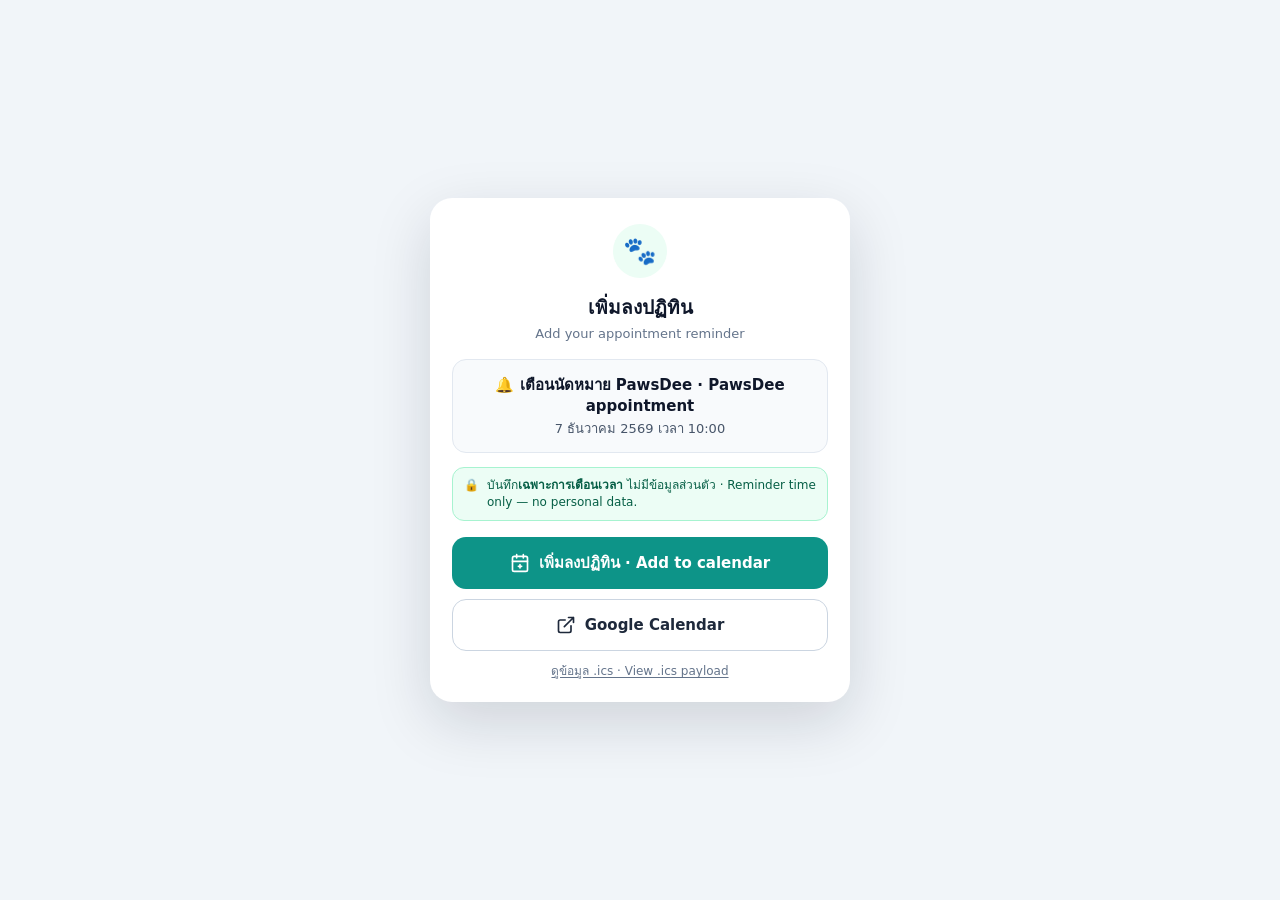
==== add.html @ d5b62430 "003 prototype: add new booking page + update index.html" ====
<!DOCTYPE html>
<html lang="th">
<head>
<meta charset="utf-8">
<meta name="viewport" content="width=device-width, initial-scale=1, viewport-fit=cover">
<title>เพิ่มลงปฏิทิน · PawsDee reminder</title>
<!-- MOCK SERVER-HOSTED REMINDER LANDER
     Static file (works on GitHub Pages). Rebuilds the PII-free .ics from query
     params (?d=YYYY-MM-DD&t=HH:MM) — NO personal data ever travels in the URL.
     Reached from LINE via ...add.html?...&openExternalBrowser=1 → LINE pops this
     out to Safari, where the text/calendar intercept opens Apple Calendar. -->
<style>
  :root { --teal: #0d9488; }
  * { box-sizing: border-box; }
  body {
    margin: 0; min-height: 100vh; display: flex; align-items: center; justify-content: center;
    background: #f1f5f9; padding: 20px;
    font-family: "Noto Sans Thai", -apple-system, BlinkMacSystemFont, "Segoe UI", system-ui, sans-serif;
    color: #0f172a;
  }
  .card {
    background: #fff; width: 100%; max-width: 420px; border-radius: 22px;
    box-shadow: 0 20px 60px rgba(15,23,42,.15);
    padding: 26px 22px calc(22px + env(safe-area-inset-bottom));
  }
  .logo { width: 54px; height: 54px; border-radius: 50%; background: #ecfdf5; display: flex; align-items: center; justify-content: center; font-size: 27px; margin: 0 auto 14px; }
  h1 { font-size: 19px; font-weight: 800; text-align: center; margin: 0 0 4px; }
  .sub { font-size: 13px; color: #64748b; text-align: center; margin: 0 0 18px; }
  .when { background: #f8fafc; border: 1px solid #e2e8f0; border-radius: 14px; padding: 13px 15px; margin-bottom: 14px; text-align: center; }
  .when .t { font-size: 15px; font-weight: 700; }
  .when .d { font-size: 13px; color: #475569; margin-top: 3px; }
  .priv { display: flex; gap: 8px; align-items: flex-start; background: #ecfdf5; border: 1px solid #a7f3d0; color: #065f46; border-radius: 12px; padding: 9px 11px; font-size: 12px; line-height: 1.45; margin-bottom: 16px; }
  .btn { display: flex; align-items: center; justify-content: center; gap: 9px; width: 100%; min-height: 52px; border-radius: 14px; font-size: 15px; font-weight: 700; cursor: pointer; border: none; text-decoration: none; margin-bottom: 10px; color: #fff; background: var(--teal); }
  .btn.sec { background: #fff; border: 1.5px solid #cbd5e1; color: #1e293b; }
  .btn svg { width: 20px; height: 20px; }
  .peek { font-size: 12px; color: #64748b; text-align: center; cursor: pointer; text-decoration: underline; text-underline-offset: 2px; margin-top: 2px; }
  pre { background: #0f172a; color: #cbd5e1; border-radius: 12px; padding: 12px; font-size: 11px; line-height: 1.5; overflow: auto; white-space: pre-wrap; word-break: break-all; margin: 10px 0 0; }
</style>
</head>
<body>
<main class="card">
  <div class="logo">🐾</div>
  <h1>เพิ่มลงปฏิทิน</h1>
  <p class="sub">Add your appointment reminder</p>
  <div class="when">
    <div class="t">🔔 เตือนนัดหมาย PawsDee · PawsDee appointment</div>
    <div class="d" id="when"></div>
  </div>
  <div class="priv">🔒 <span>บันทึก<strong>เฉพาะการเตือนเวลา</strong> ไม่มีข้อมูลส่วนตัว · Reminder time only — no personal data.</span></div>
  <a class="btn" id="add" href="#">
    <svg viewBox="0 0 24 24" fill="none" stroke="currentColor" stroke-width="2" stroke-linecap="round" stroke-linejoin="round"><rect width="18" height="18" x="3" y="4" rx="2"/><path d="M3 10h18M8 2v4M16 2v4M12 14v4M10 16h4"/></svg>
    เพิ่มลงปฏิทิน · Add to calendar
  </a>
  <a class="btn sec" id="g" href="#" target="_blank" rel="noopener">
    <svg viewBox="0 0 24 24" fill="none" stroke="currentColor" stroke-width="2" stroke-linecap="round" stroke-linejoin="round"><path d="M15 3h6v6M10 14 21 3M18 13v6a2 2 0 0 1-2 2H5a2 2 0 0 1-2-2V8a2 2 0 0 1 2-2h6"/></svg>
    Google Calendar
  </a>
  <div class="peek" id="peek">ดูข้อมูล .ics · View .ics payload</div>
  <pre id="ics" hidden></pre>
</main>
<script>
(function () {
  var q = new URLSearchParams(location.search);
  function pad(n) { return String(n).padStart(2, '0'); }
  function tomorrow() { var d = new Date(); d.setDate(d.getDate() + 1); return d.getFullYear() + '-' + pad(d.getMonth() + 1) + '-' + pad(d.getDate()); }
  var date = /^\d{4}-\d{2}-\d{2}$/.test(q.get('d') || '') ? q.get('d') : tomorrow();
  var time = /^\d{2}:\d{2}$/.test(q.get('t') || '') ? q.get('t') : '10:00';
  var start = new Date(date + 'T' + time + ':00');
  var end = new Date(start.getTime() + 30 * 60000);
  function fmt(d) { return d.toISOString().replace(/[-:]/g, '').split('.')[0] + 'Z'; }

  // PII-FREE reminder — identical payload to the in-app sheet.
  var ics = [
    'BEGIN:VCALENDAR', 'VERSION:2.0', 'PRODID:-//PawsDee//Reminder//TH', 'CALSCALE:GREGORIAN', 'METHOD:PUBLISH',
    'BEGIN:VEVENT',
    'UID:' + Date.now() + '@pawsdee',
    'DTSTAMP:' + fmt(new Date()),
    'DTSTART:' + fmt(start),
    'DTEND:' + fmt(end),
    'SUMMARY:🐾 เตือนนัดหมาย PawsDee · PawsDee appointment',
    'DESCRIPTION:ดูรายละเอียดนัดหมายของคุณใน LINE · See your appointment details in LINE',
    'BEGIN:VALARM', 'ACTION:DISPLAY', 'DESCRIPTION:เตือนนัดหมาย PawsDee', 'TRIGGER:-PT2H', 'END:VALARM',
    'END:VEVENT', 'END:VCALENDAR'
  ].join('\r\n');

  var when = '';
  try { when = start.toLocaleString('th-TH', { dateStyle: 'long', timeStyle: 'short' }); }
  catch (e) { when = start.toLocaleString(); }
  document.getElementById('when').textContent = when;
  document.getElementById('ics').textContent = ics;

  var blobURL = URL.createObjectURL(new Blob([ics], { type: 'text/calendar;charset=utf-8' }));
  var add = document.getElementById('add');
  add.href = blobURL;
  add.setAttribute('download', 'pawsdee-reminder.ics');
  // iOS Safari intercepts a navigation to a text/calendar blob and opens Calendar.app.
  add.addEventListener('click', function (e) {
    var ua = navigator.userAgent;
    var isIOSSafari = /iPhone|iPad|iPod/i.test(ua) && /Safari/i.test(ua) && !/CriOS|FxiOS|EdgiOS|OPiOS|Line\//i.test(ua);
    if (isIOSSafari) { e.preventDefault(); window.location.href = blobURL; }
  });

  var g = new URLSearchParams({
    action: 'TEMPLATE',
    text: 'เตือนนัดหมาย PawsDee · PawsDee appointment',
    dates: fmt(start) + '/' + fmt(end),
    details: 'ดูรายละเอียดนัดหมายของคุณใน LINE · See your appointment details in LINE'
  });
  document.getElementById('g').href = 'https://calendar.google.com/calendar/render?' + g.toString();

  var peek = document.getElementById('peek'), pre = document.getElementById('ics');
  peek.addEventListener('click', function () {
    pre.hidden = !pre.hidden;
    peek.textContent = pre.hidden ? 'ดูข้อมูล .ics · View .ics payload' : 'ซ่อน · Hide';
  });
})();
</script>
</body>
</html>
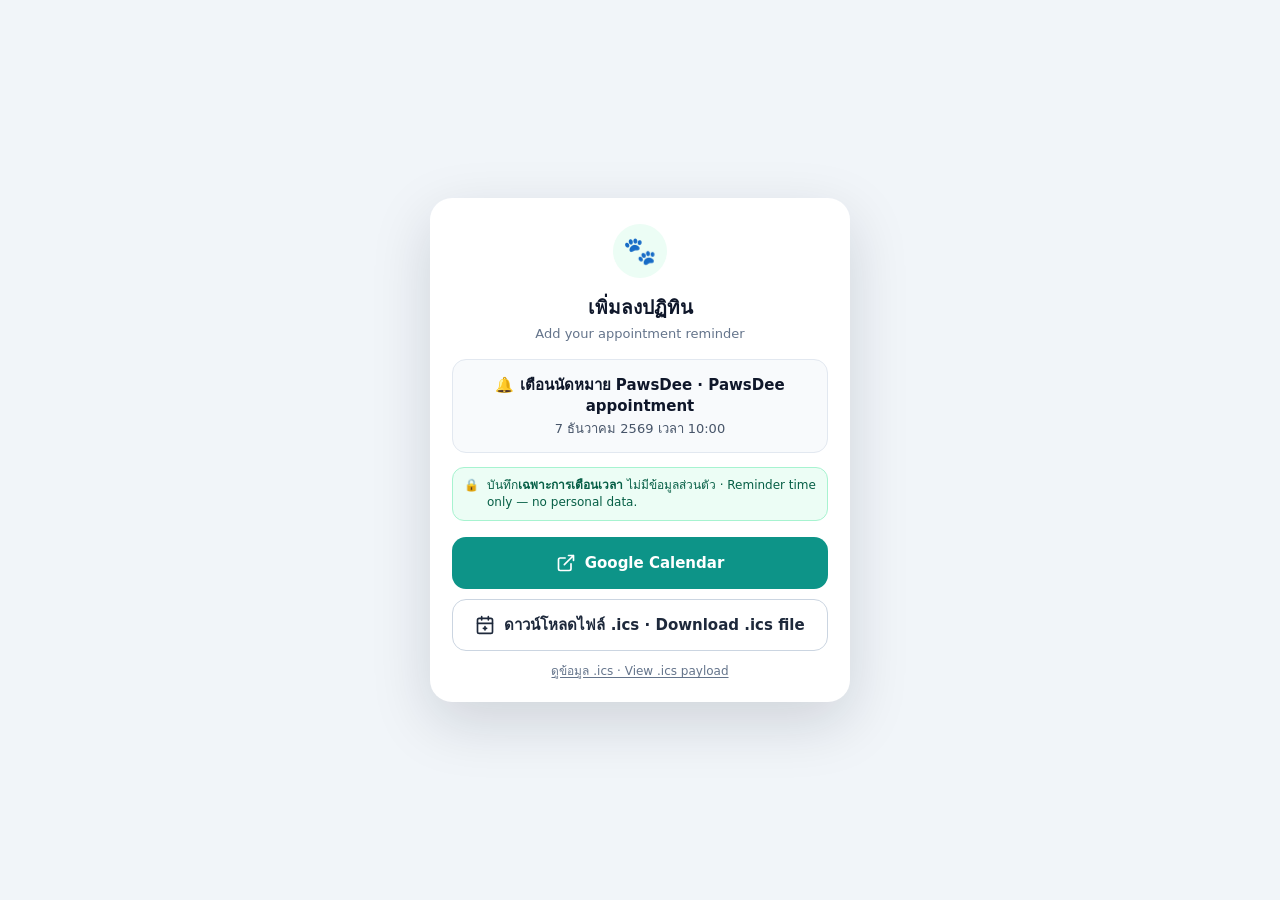
==== commit 2e27e781: "preview: derive from mds-crm/public (ADR-012), replacing the manual export The playable preview is n" ====
--- a/add.html
+++ b/add.html
@@ -47,14 +47,16 @@
     <div class="d" id="when"></div>
   </div>
   <div class="priv">🔒 <span>บันทึก<strong>เฉพาะการเตือนเวลา</strong> ไม่มีข้อมูลส่วนตัว · Reminder time only — no personal data.</span></div>
+  <div id="btns">
   <a class="btn" id="add" href="#">
     <svg viewBox="0 0 24 24" fill="none" stroke="currentColor" stroke-width="2" stroke-linecap="round" stroke-linejoin="round"><rect width="18" height="18" x="3" y="4" rx="2"/><path d="M3 10h18M8 2v4M16 2v4M12 14v4M10 16h4"/></svg>
-    เพิ่มลงปฏิทิน · Add to calendar
+    <span id="addLabel">เพิ่มลงปฏิทิน · Add to calendar</span>
   </a>
   <a class="btn sec" id="g" href="#" target="_blank" rel="noopener">
     <svg viewBox="0 0 24 24" fill="none" stroke="currentColor" stroke-width="2" stroke-linecap="round" stroke-linejoin="round"><path d="M15 3h6v6M10 14 21 3M18 13v6a2 2 0 0 1-2 2H5a2 2 0 0 1-2-2V8a2 2 0 0 1 2-2h6"/></svg>
     Google Calendar
   </a>
+  </div>
   <div class="peek" id="peek">ดูข้อมูล .ics · View .ics payload</div>
   <pre id="ics" hidden></pre>
 </main>
@@ -91,12 +93,13 @@
 
   var blobURL = URL.createObjectURL(new Blob([ics], { type: 'text/calendar;charset=utf-8' }));
   var add = document.getElementById('add');
+  var addLabel = document.getElementById('addLabel');
   add.href = blobURL;
   add.setAttribute('download', 'pawsdee-reminder.ics');
   // iOS Safari intercepts a navigation to a text/calendar blob and opens Calendar.app.
+  var ua = navigator.userAgent;
+  var isIOSSafari = /iPhone|iPad|iPod/i.test(ua) && /Safari/i.test(ua) && !/CriOS|FxiOS|EdgiOS|OPiOS|Line\//i.test(ua);
   add.addEventListener('click', function (e) {
-    var ua = navigator.userAgent;
-    var isIOSSafari = /iPhone|iPad|iPod/i.test(ua) && /Safari/i.test(ua) && !/CriOS|FxiOS|EdgiOS|OPiOS|Line\//i.test(ua);
     if (isIOSSafari) { e.preventDefault(); window.location.href = blobURL; }
   });
 
@@ -108,6 +111,23 @@
   });
   document.getElementById('g').href = 'https://calendar.google.com/calendar/render?' + g.toString();
 
+  // Chrome/Edge (any platform) don't auto-open Calendar.app on a .ics blob — only iOS Safari
+  // does. Found 2026-07-04 on a real device: LINE bounced to the device's default browser
+  // (Edge), and the .ics button silently downloaded a file with no obvious next step, while
+  // Google Calendar worked in one tap. journey.jsx's addToCalendar() already prioritizes
+  // Google Calendar for these browsers (finding #6) — this lander had drifted out of sync
+  // with that fix (same class of gap as gotcha 0037). Reorder + relabel so the button that
+  // actually works in ONE tap is primary, and the .ics button's label matches what it really
+  // does here (download a file) instead of promising "add to calendar."
+  if (!isIOSSafari && /CriOS|EdgiOS|Chrome|Edg\//i.test(ua)) {
+    var btns = document.getElementById('btns');
+    var gBtn = document.getElementById('g');
+    gBtn.classList.remove('sec');
+    add.classList.add('sec');
+    addLabel.textContent = 'ดาวน์โหลดไฟล์ .ics · Download .ics file';
+    btns.insertBefore(gBtn, add); // Google Calendar first — the one-tap path on this browser
+  }
+
   var peek = document.getElementById('peek'), pre = document.getElementById('ics');
   peek.addEventListener('click', function () {
     pre.hidden = !pre.hidden;
@@ -115,5 +135,14 @@
   });
 })();
 </script>
+<!-- SOURCE OF TRUTH — do NOT run /design-sync against this file (ADR-012; see journey.jsx's
+     note for the full rationale). The repo is canonical for the live journey; the prototype
+     preview is derived from here via mds-crm scripts/publish-preview.sh. Historical record of
+     the engineering-origin divergence from the original T060 Claude Design export:
+       1. #btns wrapper + <span id="addLabel"> extraction + Chrome/Edge detection
+          (2026-07-04, T022/gotcha 0040) — on Chrome/Edge, reorders the two buttons so
+          Google Calendar is primary and relabels the .ics button "Download .ics file"
+          (it doesn't auto-open Calendar.app outside iOS Safari, so the original label
+          promised something it didn't do there). -->
 </body>
 </html>
